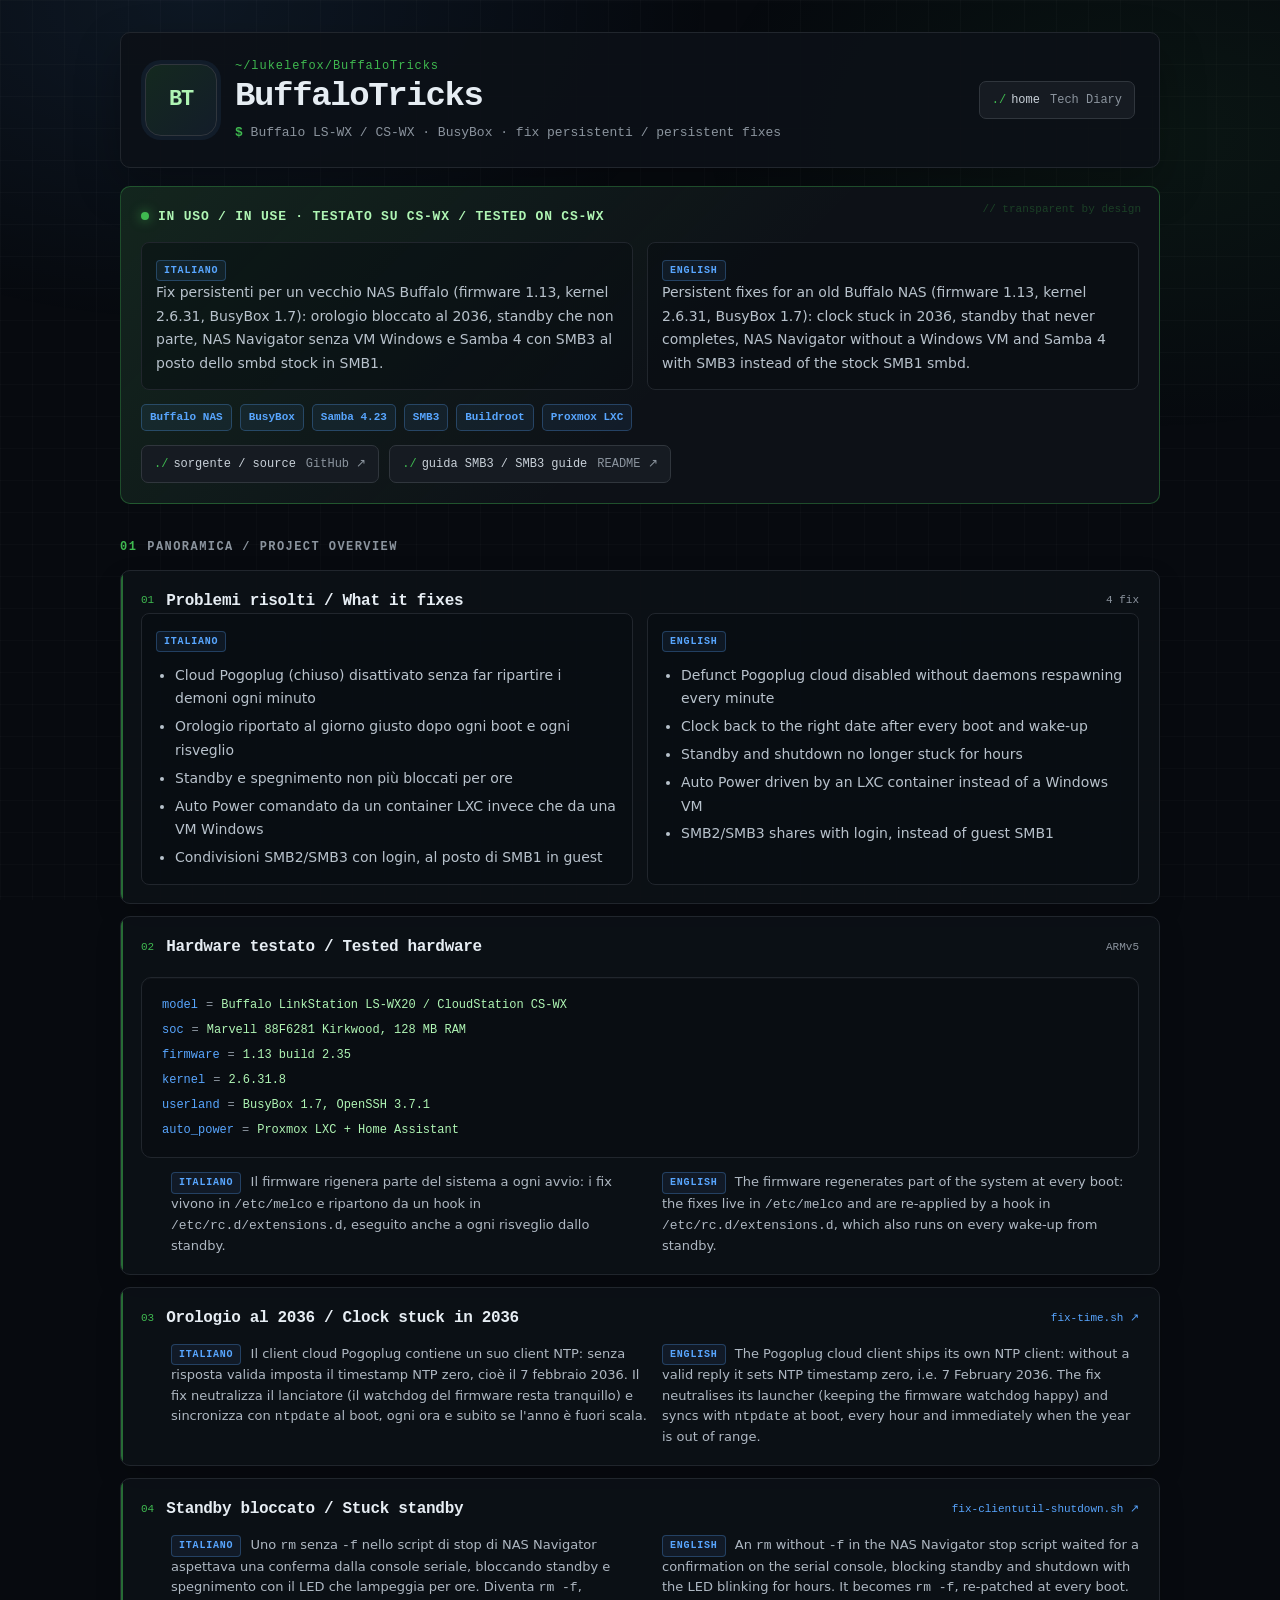
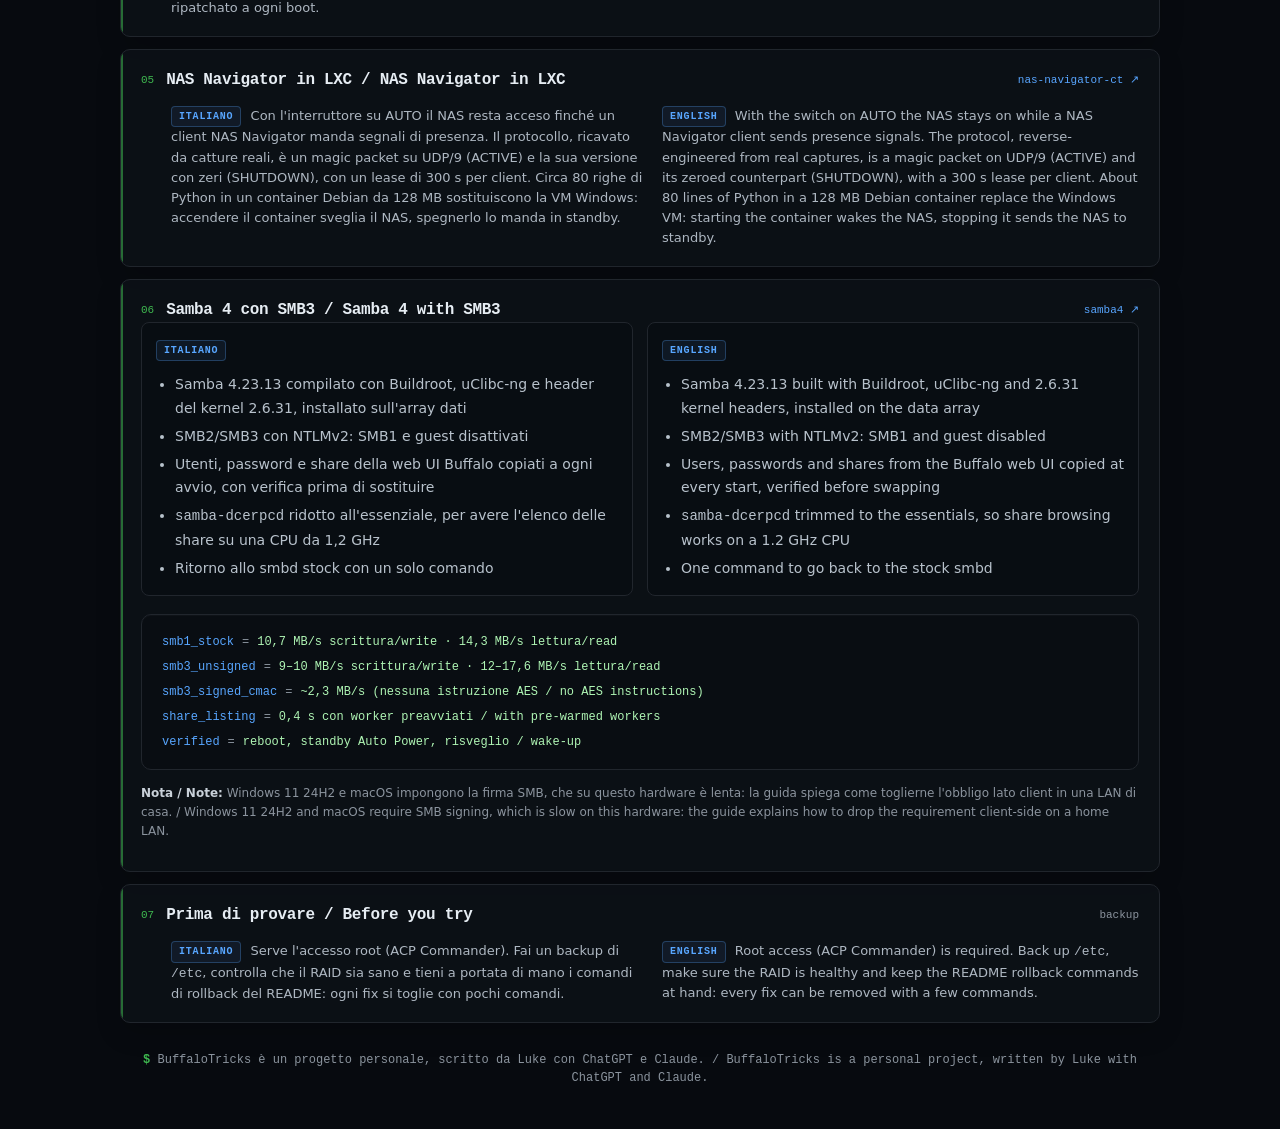
==== BuffaloTricks/index.html @ 8f6d3773 "Add BuffaloTricks page Co-Authored-By: Claude Opus 5.5 <noreply@anthropic.com>" ====
<!doctype html>
<html lang="it">
<head>
  <meta charset="utf-8" />
  <meta name="viewport" content="width=device-width, initial-scale=1" />
  <title>BuffaloTricks — Fix per NAS Buffalo / Buffalo NAS fixes</title>
  <meta name="description" content="BuffaloTricks raccoglie fix persistenti per NAS Buffalo LinkStation LS-WX / CloudStation CS-WX. BuffaloTricks collects persistent fixes for Buffalo LinkStation LS-WX / CloudStation CS-WX NAS units." />
  <meta name="keywords" content="Buffalo NAS, LinkStation LS-WX, CloudStation CS-WX, Samba 4, SMB3, NAS Navigator, Auto Power, Proxmox LXC, Pogoplug, Buildroot, uClibc, ARMv5" />
  <meta name="robots" content="index,follow" />
  <link rel="canonical" href="https://lukelefox.github.io/BuffaloTricks/" />
  <link rel="stylesheet" href="../assets/css/style.css?v=16" />
  <meta property="og:type" content="website" />
  <meta property="og:title" content="BuffaloTricks — persistent fixes for old Buffalo NAS units" />
  <meta property="og:description" content="Fixes for Buffalo LS-WX / CS-WX: clock stuck in 2036, blocked standby, NAS Navigator replaced by an LXC container and Samba 4.23 with SMB3 instead of the stock SMB1 server." />
  <meta property="og:url" content="https://lukelefox.github.io/BuffaloTricks/" />
  <meta name="twitter:card" content="summary" />
  <meta name="twitter:title" content="BuffaloTricks — persistent fixes for old Buffalo NAS units" />
  <meta name="twitter:description" content="Fixes for Buffalo LS-WX / CS-WX: clock stuck in 2036, blocked standby, NAS Navigator replaced by an LXC container and Samba 4.23 with SMB3 instead of the stock SMB1 server." />
</head>
<body>
  <div class="container">
    <header class="topbar">
      <div class="brand">
        <div class="project-mark" aria-hidden="true">BT</div>
        <div class="brand-text">
          <div class="eyebrow">~/lukelefox/BuffaloTricks</div>
          <h1>BuffaloTricks</h1>
          <p><span class="prompt" aria-hidden="true">$</span> Buffalo LS-WX / CS-WX · BusyBox · fix persistenti / persistent fixes</p>
        </div>
      </div>
      <nav class="topnav" aria-label="BuffaloTricks navigation">
        <a class="nav-button" href="../"><span aria-hidden="true">./</span>home <small>Tech Diary</small></a>
      </nav>
    </header>

    <section class="disclosure project-summary" aria-labelledby="BuffaloTricks-status">
      <div class="disclosure-title" id="BuffaloTricks-status">
        <span class="status-dot" aria-hidden="true"></span>
        in uso / in use · testato su CS-WX / tested on CS-WX
      </div>
      <div class="language-grid">
        <div class="language-block">
          <span class="language-label">Italiano</span>
          <p>Fix persistenti per un vecchio NAS Buffalo (firmware 1.13, kernel 2.6.31, BusyBox 1.7): orologio bloccato al 2036, standby che non parte, NAS Navigator senza VM Windows e Samba 4 con SMB3 al posto dello smbd stock in SMB1.</p>
        </div>
        <div class="language-block">
          <span class="language-label">English</span>
          <p>Persistent fixes for an old Buffalo NAS (firmware 1.13, kernel 2.6.31, BusyBox 1.7): clock stuck in 2036, standby that never completes, NAS Navigator without a Windows VM and Samba 4 with SMB3 instead of the stock SMB1 smbd.</p>
        </div>
      </div>
      <div class="project-badges" aria-label="Project technologies">
        <span class="project-badge">Buffalo NAS</span>
        <span class="project-badge">BusyBox</span>
        <span class="project-badge">Samba 4.23</span>
        <span class="project-badge">SMB3</span>
        <span class="project-badge">Buildroot</span>
        <span class="project-badge">Proxmox LXC</span>
      </div>
      <div class="project-actions">
        <a class="nav-button" href="https://github.com/LukeLeFox/BuffaloTricks" target="_blank" rel="noopener"><span aria-hidden="true">./</span>sorgente / source <small>GitHub ↗</small></a>
        <a class="nav-button" href="https://github.com/LukeLeFox/BuffaloTricks/blob/main/samba4/README.md" target="_blank" rel="noopener"><span aria-hidden="true">./</span>guida SMB3 / SMB3 guide <small>README ↗</small></a>
      </div>
    </section>

    <div class="section-title"><span>01</span> Panoramica / Project overview</div>

    <main class="list">
      <article class="item">
        <div class="project-head">
          <span class="project-index">01</span>
          <h2>Problemi risolti / What it fixes</h2>
          <span class="repo-link">4 fix</span>
        </div>
        <div class="language-grid">
          <div class="language-block">
            <span class="language-label">Italiano</span>
            <ul class="project-list">
              <li>Cloud Pogoplug (chiuso) disattivato senza far ripartire i demoni ogni minuto</li>
              <li>Orologio riportato al giorno giusto dopo ogni boot e ogni risveglio</li>
              <li>Standby e spegnimento non più bloccati per ore</li>
              <li>Auto Power comandato da un container LXC invece che da una VM Windows</li>
              <li>Condivisioni SMB2/SMB3 con login, al posto di SMB1 in guest</li>
            </ul>
          </div>
          <div class="language-block">
            <span class="language-label">English</span>
            <ul class="project-list">
              <li>Defunct Pogoplug cloud disabled without daemons respawning every minute</li>
              <li>Clock back to the right date after every boot and wake-up</li>
              <li>Standby and shutdown no longer stuck for hours</li>
              <li>Auto Power driven by an LXC container instead of a Windows VM</li>
              <li>SMB2/SMB3 shares with login, instead of guest SMB1</li>
            </ul>
          </div>
        </div>
      </article>

      <article class="item">
        <div class="project-head">
          <span class="project-index">02</span>
          <h2>Hardware testato / Tested hardware</h2>
          <span class="repo-link">ARMv5</span>
        </div>
        <div class="profile-terminal">
          <div><span class="terminal-key">model</span><span class="terminal-equals">=</span><span class="terminal-value">Buffalo LinkStation LS-WX20 / CloudStation CS-WX</span></div>
          <div><span class="terminal-key">soc</span><span class="terminal-equals">=</span><span class="terminal-value">Marvell 88F6281 Kirkwood, 128 MB RAM</span></div>
          <div><span class="terminal-key">firmware</span><span class="terminal-equals">=</span><span class="terminal-value">1.13 build 2.35</span></div>
          <div><span class="terminal-key">kernel</span><span class="terminal-equals">=</span><span class="terminal-value">2.6.31.8</span></div>
          <div><span class="terminal-key">userland</span><span class="terminal-equals">=</span><span class="terminal-value">BusyBox 1.7, OpenSSH 3.7.1</span></div>
          <div><span class="terminal-key">auto_power</span><span class="terminal-equals">=</span><span class="terminal-value">Proxmox LXC + Home Assistant</span></div>
        </div>
        <div class="project-copy"><p><span class="language-label">Italiano</span> Il firmware rigenera parte del sistema a ogni avvio: i fix vivono in <code>/etc/melco</code> e ripartono da un hook in <code>/etc/rc.d/extensions.d</code>, eseguito anche a ogni risveglio dallo standby.</p><p><span class="language-label">English</span> The firmware regenerates part of the system at every boot: the fixes live in <code>/etc/melco</code> and are re-applied by a hook in <code>/etc/rc.d/extensions.d</code>, which also runs on every wake-up from standby.</p></div>
      </article>

      <article class="item">
        <div class="project-head">
          <span class="project-index">03</span>
          <h2>Orologio al 2036 / Clock stuck in 2036</h2>
          <span class="repo-link"><a class="project-link" href="https://github.com/LukeLeFox/BuffaloTricks/blob/main/nas/fix-time.sh" target="_blank" rel="noopener">fix-time.sh ↗</a></span>
        </div>
        <div class="project-copy"><p><span class="language-label">Italiano</span> Il client cloud Pogoplug contiene un suo client NTP: senza risposta valida imposta il timestamp NTP zero, cioè il 7 febbraio 2036. Il fix neutralizza il lanciatore (il watchdog del firmware resta tranquillo) e sincronizza con <code>ntpdate</code> al boot, ogni ora e subito se l'anno è fuori scala.</p><p><span class="language-label">English</span> The Pogoplug cloud client ships its own NTP client: without a valid reply it sets NTP timestamp zero, i.e. 7 February 2036. The fix neutralises its launcher (keeping the firmware watchdog happy) and syncs with <code>ntpdate</code> at boot, every hour and immediately when the year is out of range.</p></div>
      </article>

      <article class="item">
        <div class="project-head">
          <span class="project-index">04</span>
          <h2>Standby bloccato / Stuck standby</h2>
          <span class="repo-link"><a class="project-link" href="https://github.com/LukeLeFox/BuffaloTricks/blob/main/nas/fix-clientutil-shutdown.sh" target="_blank" rel="noopener">fix-clientutil-shutdown.sh ↗</a></span>
        </div>
        <div class="project-copy"><p><span class="language-label">Italiano</span> Uno <code>rm</code> senza <code>-f</code> nello script di stop di NAS Navigator aspettava una conferma dalla console seriale, bloccando standby e spegnimento con il LED che lampeggia per ore. Diventa <code>rm -f</code>, ripatchato a ogni boot.</p><p><span class="language-label">English</span> An <code>rm</code> without <code>-f</code> in the NAS Navigator stop script waited for a confirmation on the serial console, blocking standby and shutdown with the LED blinking for hours. It becomes <code>rm -f</code>, re-patched at every boot.</p></div>
      </article>

      <article class="item">
        <div class="project-head">
          <span class="project-index">05</span>
          <h2>NAS Navigator in LXC / NAS Navigator in LXC</h2>
          <span class="repo-link"><a class="project-link" href="https://github.com/LukeLeFox/BuffaloTricks/tree/main/nas-navigator-ct" target="_blank" rel="noopener">nas-navigator-ct ↗</a></span>
        </div>
        <div class="project-copy"><p><span class="language-label">Italiano</span> Con l'interruttore su AUTO il NAS resta acceso finché un client NAS Navigator manda segnali di presenza. Il protocollo, ricavato da catture reali, è un magic packet su UDP/9 (ACTIVE) e la sua versione con zeri (SHUTDOWN), con un lease di 300 s per client. Circa 80 righe di Python in un container Debian da 128 MB sostituiscono la VM Windows: accendere il container sveglia il NAS, spegnerlo lo manda in standby.</p><p><span class="language-label">English</span> With the switch on AUTO the NAS stays on while a NAS Navigator client sends presence signals. The protocol, reverse-engineered from real captures, is a magic packet on UDP/9 (ACTIVE) and its zeroed counterpart (SHUTDOWN), with a 300 s lease per client. About 80 lines of Python in a 128 MB Debian container replace the Windows VM: starting the container wakes the NAS, stopping it sends the NAS to standby.</p></div>
      </article>

      <article class="item">
        <div class="project-head">
          <span class="project-index">06</span>
          <h2>Samba 4 con SMB3 / Samba 4 with SMB3</h2>
          <span class="repo-link"><a class="project-link" href="https://github.com/LukeLeFox/BuffaloTricks/tree/main/samba4" target="_blank" rel="noopener">samba4 ↗</a></span>
        </div>
        <div class="language-grid">
          <div class="language-block">
            <span class="language-label">Italiano</span>
            <ul class="project-list">
              <li>Samba 4.23.13 compilato con Buildroot, uClibc-ng e header del kernel 2.6.31, installato sull'array dati</li>
              <li>SMB2/SMB3 con NTLMv2: SMB1 e guest disattivati</li>
              <li>Utenti, password e share della web UI Buffalo copiati a ogni avvio, con verifica prima di sostituire</li>
              <li><code>samba-dcerpcd</code> ridotto all'essenziale, per avere l'elenco delle share su una CPU da 1,2 GHz</li>
              <li>Ritorno allo smbd stock con un solo comando</li>
            </ul>
          </div>
          <div class="language-block">
            <span class="language-label">English</span>
            <ul class="project-list">
              <li>Samba 4.23.13 built with Buildroot, uClibc-ng and 2.6.31 kernel headers, installed on the data array</li>
              <li>SMB2/SMB3 with NTLMv2: SMB1 and guest disabled</li>
              <li>Users, passwords and shares from the Buffalo web UI copied at every start, verified before swapping</li>
              <li><code>samba-dcerpcd</code> trimmed to the essentials, so share browsing works on a 1.2 GHz CPU</li>
              <li>One command to go back to the stock smbd</li>
            </ul>
          </div>
        </div>
        <div class="profile-terminal">
          <div><span class="terminal-key">smb1_stock</span><span class="terminal-equals">=</span><span class="terminal-value">10,7 MB/s scrittura/write · 14,3 MB/s lettura/read</span></div>
          <div><span class="terminal-key">smb3_unsigned</span><span class="terminal-equals">=</span><span class="terminal-value">9–10 MB/s scrittura/write · 12–17,6 MB/s lettura/read</span></div>
          <div><span class="terminal-key">smb3_signed_cmac</span><span class="terminal-equals">=</span><span class="terminal-value">~2,3 MB/s (nessuna istruzione AES / no AES instructions)</span></div>
          <div><span class="terminal-key">share_listing</span><span class="terminal-equals">=</span><span class="terminal-value">0,4 s con worker preavviati / with pre-warmed workers</span></div>
          <div><span class="terminal-key">verified</span><span class="terminal-equals">=</span><span class="terminal-value">reboot, standby Auto Power, risveglio / wake-up</span></div>
        </div>
        <p class="project-note"><strong>Nota / Note:</strong> Windows 11 24H2 e macOS impongono la firma SMB, che su questo hardware è lenta: la guida spiega come toglierne l'obbligo lato client in una LAN di casa. / Windows 11 24H2 and macOS require SMB signing, which is slow on this hardware: the guide explains how to drop the requirement client-side on a home LAN.</p>
      </article>

      <article class="item">
        <div class="project-head">
          <span class="project-index">07</span>
          <h2>Prima di provare / Before you try</h2>
          <span class="repo-link">backup</span>
        </div>
        <div class="project-copy"><p><span class="language-label">Italiano</span> Serve l'accesso root (ACP Commander). Fai un backup di <code>/etc</code>, controlla che il RAID sia sano e tieni a portata di mano i comandi di rollback del README: ogni fix si toglie con pochi comandi.</p><p><span class="language-label">English</span> Root access (ACP Commander) is required. Back up <code>/etc</code>, make sure the RAID is healthy and keep the README rollback commands at hand: every fix can be removed with a few commands.</p></div>
      </article>
    </main>

    <footer class="footer">
      <span class="prompt" aria-hidden="true">$</span> BuffaloTricks è un progetto personale, scritto da Luke con ChatGPT e Claude. / BuffaloTricks is a personal project, written by Luke with ChatGPT and Claude.
    </footer>
  </div>
</body>
</html>
---- assets/css/style.css ----
:root{
  --bg:#070a0f;
  --panel:#0d1117;
  --panel-soft:#111820;
  --text:#e6edf3;
  --muted:#8b949e;
  --green:#3fb950;
  --green-soft:rgba(63,185,80,.12);
  --blue:#58a6ff;
  --line:#21262d;
  --radius:10px;
  --shadow:0 18px 45px rgba(0,0,0,.28);
}

*{ box-sizing:border-box; }

html{
  min-height:100%;
  color-scheme:dark;
}

body{
  min-height:100%;
  margin:0;
  color:var(--text);
  background:var(--bg);
  font-family:ui-monospace, SFMono-Regular, Menlo, Monaco, Consolas, "Liberation Mono", monospace;
  line-height:1.5;
}

body::before{
  content:"";
  position:fixed;
  inset:0;
  z-index:-1;
  pointer-events:none;
  background:
    radial-gradient(800px 500px at 15% 0%, rgba(88,166,255,.09), transparent 65%),
    radial-gradient(700px 460px at 90% 15%, rgba(63,185,80,.07), transparent 65%),
    linear-gradient(rgba(255,255,255,.018) 1px, transparent 1px),
    linear-gradient(90deg, rgba(255,255,255,.018) 1px, transparent 1px);
  background-size:auto, auto, 32px 32px, 32px 32px;
}

a{
  color:inherit;
  text-decoration:none;
}

a:hover{
  color:var(--blue);
}

a:focus-visible{
  outline:2px solid var(--blue);
  outline-offset:4px;
  border-radius:3px;
}

.container{
  width:min(100% - 32px, 1040px);
  margin:0 auto;
  padding:32px 0 48px;
}

.topbar{
  display:flex;
  align-items:center;
  justify-content:space-between;
  gap:20px;
  padding:24px;
  border:1px solid var(--line);
  border-radius:var(--radius);
  background:rgba(13,17,23,.92);
  box-shadow:var(--shadow);
}

.brand{
  display:flex;
  align-items:center;
  gap:18px;
}

.avatar-link{
  display:inline-flex;
  flex:none;
  border-radius:50%;
}

.avatar-img{
  display:block;
  width:58px;
  height:58px;
  border:1px solid #30363d;
  border-radius:50%;
  object-fit:cover;
  box-shadow:0 0 0 4px rgba(88,166,255,.08);
}

.eyebrow{
  margin-bottom:2px;
  color:var(--green);
  font-size:12px;
  letter-spacing:.08em;
}

.brand-text h1{
  margin:0;
  font-size:clamp(24px, 5vw, 34px);
  line-height:1.15;
  letter-spacing:-.04em;
}

.brand-text p{
  margin:7px 0 0;
  color:var(--muted);
  font-size:13px;
}

.prompt{
  color:var(--green);
  font-weight:700;
}

.topnav{
  flex:none;
}

.nav-button{
  display:inline-flex;
  align-items:center;
  gap:5px;
  padding:9px 12px;
  border:1px solid #30363d;
  border-radius:7px;
  color:#c9d1d9;
  background:#161b22;
  font-size:12px;
  transition:border-color .16s ease, color .16s ease, background .16s ease;
}

.nav-button span{
  color:var(--green);
}

.nav-button small{
  margin-left:5px;
  color:var(--muted);
  font:inherit;
}

.nav-button:hover{
  border-color:rgba(88,166,255,.55);
  color:var(--blue);
  background:#1b222c;
}

.disclosure{
  position:relative;
  margin-top:18px;
  padding:20px;
  overflow:hidden;
  border:1px solid rgba(63,185,80,.35);
  border-radius:var(--radius);
  background:
    linear-gradient(135deg, var(--green-soft), transparent 55%),
    var(--panel);
}

.disclosure::before{
  content:"// transparent by design";
  position:absolute;
  top:14px;
  right:18px;
  color:rgba(63,185,80,.28);
  font-size:11px;
}

.disclosure-title{
  display:flex;
  align-items:center;
  gap:9px;
  margin-bottom:16px;
  color:#aff5b4;
  font-size:13px;
  font-weight:700;
  text-transform:uppercase;
  letter-spacing:.06em;
}

.status-dot{
  width:8px;
  height:8px;
  border-radius:50%;
  background:var(--green);
  box-shadow:0 0 12px rgba(63,185,80,.75);
}

.language-grid,
.project-copy{
  display:grid;
  grid-template-columns:repeat(2, minmax(0, 1fr));
  gap:14px;
}

.language-block{
  padding:14px;
  border:1px solid var(--line);
  border-radius:8px;
  background:rgba(7,10,15,.42);
}

.language-block p{
  margin:9px 0 0;
  color:#c9d1d9;
  font-size:13px;
}

.language-label{
  display:inline-block;
  padding:2px 7px;
  border:1px solid rgba(88,166,255,.28);
  border-radius:4px;
  color:var(--blue);
  background:rgba(88,166,255,.08);
  font-size:10px;
  font-weight:700;
  text-transform:uppercase;
  letter-spacing:.08em;
}

.section-title{
  display:flex;
  align-items:center;
  gap:10px;
  margin:34px 0 14px;
  color:var(--muted);
  font-size:12px;
  font-weight:700;
  text-transform:uppercase;
  letter-spacing:.12em;
}

.section-title span{
  color:var(--green);
}

.list{
  display:grid;
  gap:12px;
}

.item{
  position:relative;
  padding:18px 20px;
  overflow:hidden;
  border:1px solid var(--line);
  border-radius:var(--radius);
  background:rgba(13,17,23,.9);
  box-shadow:0 10px 26px rgba(0,0,0,.16);
  transition:border-color .16s ease, transform .16s ease, background .16s ease;
}

.item::before{
  content:"";
  position:absolute;
  inset:0 auto 0 0;
  width:2px;
  background:var(--green);
  opacity:.55;
}

.item:hover{
  transform:translateY(-1px);
  border-color:#30363d;
  background:var(--panel-soft);
}

.project-card-link{
  display:block;
  color:inherit;
  text-decoration:none;
}

.project-card-link:hover{
  color:inherit;
}

.project-card-link:hover .project-head h2,
.project-card-link:focus-visible .project-head h2{
  color:var(--blue);
}

.project-card-link:focus-visible{
  outline:2px solid var(--blue);
  outline-offset:3px;
  border-radius:var(--radius);
}

.project-head{
  display:grid;
  grid-template-columns:auto 1fr auto;
  align-items:center;
  gap:12px;
}

.project-index{
  color:var(--green);
  font-size:11px;
}

.project-head h2{
  margin:0;
  font-size:16px;
  letter-spacing:-.02em;
}

.repo-link{
  color:var(--muted);
  font-size:11px;
}

.project-copy{
  margin:14px 0 0 30px;
}

.project-copy p{
  margin:0;
  color:#aeb8c2;
  font-family:ui-sans-serif, system-ui, -apple-system, "Segoe UI", sans-serif;
  font-size:13px;
  line-height:1.55;
}

.project-copy .language-label{
  margin-right:5px;
  font-family:ui-monospace, SFMono-Regular, Menlo, Monaco, Consolas, monospace;
  vertical-align:1px;
}

.footer{
  margin-top:28px;
  color:var(--muted);
  font-size:12px;
  text-align:center;
}

.profile-terminal{
  display:grid;
  gap:7px;
  margin-top:18px;
  padding:18px 20px;
  overflow-wrap:anywhere;
  border:1px solid var(--line);
  border-radius:var(--radius);
  color:#c9d1d9;
  background:#090d12;
  box-shadow:inset 0 1px 0 rgba(255,255,255,.025);
  font-size:12px;
}

.terminal-key{
  color:var(--blue);
}

.terminal-equals{
  margin:0 8px;
  color:var(--muted);
}

.terminal-value{
  color:#aff5b4;
}

.about-grid{
  display:grid;
  grid-template-columns:repeat(2, minmax(0, 1fr));
  gap:14px;
}

.about-card{
  padding:22px;
  border:1px solid var(--line);
  border-radius:var(--radius);
  background:rgba(13,17,23,.9);
  box-shadow:0 10px 26px rgba(0,0,0,.16);
}

.about-card p{
  margin:14px 0 0;
  color:#b8c2cc;
  font-family:ui-sans-serif, system-ui, -apple-system, "Segoe UI", sans-serif;
  font-size:14px;
  line-height:1.68;
}

@media (max-width:720px){
  .container{
    width:min(100% - 22px, 1040px);
    padding-top:18px;
  }

  .topbar{
    align-items:flex-start;
    flex-direction:column;
    padding:20px;
  }

  .topnav{
    width:100%;
  }

  .nav-button{
    justify-content:center;
    width:100%;
  }

  .avatar-img{
    width:50px;
    height:50px;
  }

  .brand-text p{
    font-size:11px;
  }

  .disclosure{
    padding:17px;
  }

  .disclosure::before{
    display:none;
  }

  .language-grid,
  .project-copy,
  .about-grid{
    grid-template-columns:1fr;
  }

  .project-head{
    grid-template-columns:auto 1fr;
  }

  .repo-link{
    display:none;
  }

  .project-copy{
    margin-left:0;
  }
}

@media (prefers-reduced-motion:reduce){
  .item{
    transition:none;
  }
}


/* Project detail pages */
.project-app-icon{
  display:block;
  width:72px;
  height:72px;
  flex:none;
  border:1px solid #30363d;
  border-radius:16px;
  object-fit:cover;
  box-shadow:0 0 0 4px rgba(88,166,255,.08);
}

.project-actions{
  display:flex;
  flex-wrap:wrap;
  gap:10px;
  margin-top:14px;
}

.project-actions .nav-button{
  width:auto;
}

.project-summary{
  margin-top:18px;
}

.project-summary p{
  margin:0;
  color:#b8c2cc;
  font-family:ui-sans-serif, system-ui, -apple-system, "Segoe UI", sans-serif;
  font-size:14px;
  line-height:1.68;
}

.project-badges{
  display:flex;
  flex-wrap:wrap;
  gap:8px;
  margin-top:14px;
}

.project-badge{
  display:inline-flex;
  align-items:center;
  padding:4px 8px;
  border:1px solid rgba(88,166,255,.28);
  border-radius:5px;
  color:var(--blue);
  background:rgba(88,166,255,.08);
  font-size:11px;
  font-weight:700;
}

.project-list{
  margin:12px 0 0;
  padding-left:19px;
  color:#b8c2cc;
  font-family:ui-sans-serif, system-ui, -apple-system, "Segoe UI", sans-serif;
  font-size:14px;
  line-height:1.7;
}

.project-list li + li{
  margin-top:4px;
}

.project-note{
  margin-top:14px;
  color:var(--muted);
  font-family:ui-sans-serif, system-ui, -apple-system, "Segoe UI", sans-serif;
  font-size:12px;
  line-height:1.6;
}

.project-note strong{
  color:#c9d1d9;
}

.project-link{
  color:var(--blue);
}

.project-link:hover{
  text-decoration:underline;
}

.screenshot-gallery{
  display:grid;
  grid-template-columns:repeat(2, minmax(0, 1fr));
  gap:14px;
}

.screenshot-card{
  display:block;
  overflow:hidden;
  border:1px solid var(--line);
  border-radius:var(--radius);
  color:#c9d1d9;
  background:rgba(13,17,23,.9);
  box-shadow:0 10px 26px rgba(0,0,0,.16);
  transition:border-color .16s ease, transform .16s ease, background .16s ease;
}

.screenshot-card:hover{
  transform:translateY(-1px);
  border-color:#30363d;
  color:var(--blue);
  background:var(--panel-soft);
}

.screenshot-card img{
  display:block;
  width:100%;
  aspect-ratio:4 / 3;
  border-bottom:1px solid var(--line);
  object-fit:cover;
}

.screenshot-card span{
  display:block;
  padding:11px 13px;
  font-size:12px;
  line-height:1.4;
}

@media (max-width:720px){
  .screenshot-gallery{
    grid-template-columns:1fr;
  }

  .project-app-icon{
    width:58px;
    height:58px;
    border-radius:13px;
  }
}


.project-mark{
  display:grid;
  place-items:center;
  width:72px;
  height:72px;
  flex:none;
  border:1px solid #30363d;
  border-radius:16px;
  color:#aff5b4;
  background:
    linear-gradient(135deg, rgba(63,185,80,.14), rgba(88,166,255,.08)),
    #0d1117;
  box-shadow:0 0 0 4px rgba(88,166,255,.08);
  font-size:22px;
  font-weight:800;
  letter-spacing:-.05em;
}

@media (max-width:720px){
  .project-mark{
    width:58px;
    height:58px;
    border-radius:13px;
    font-size:18px;
  }
}
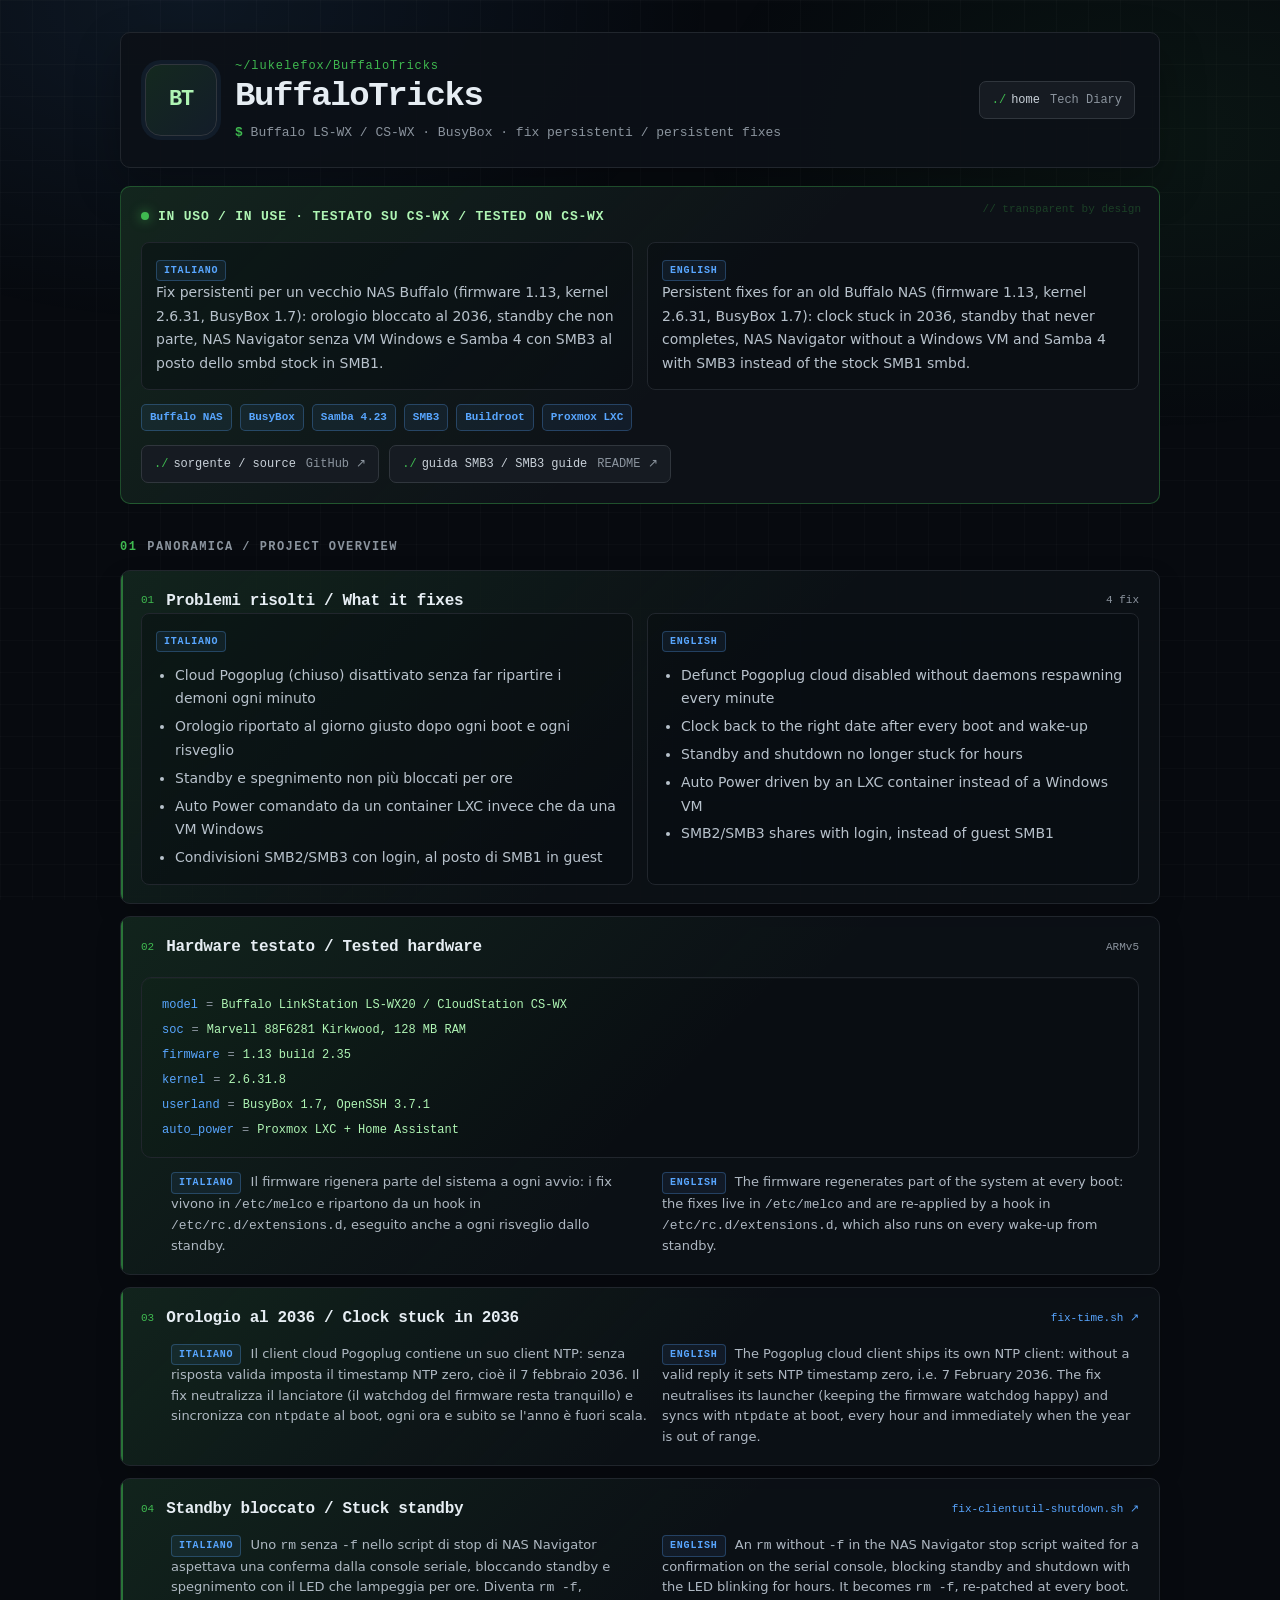
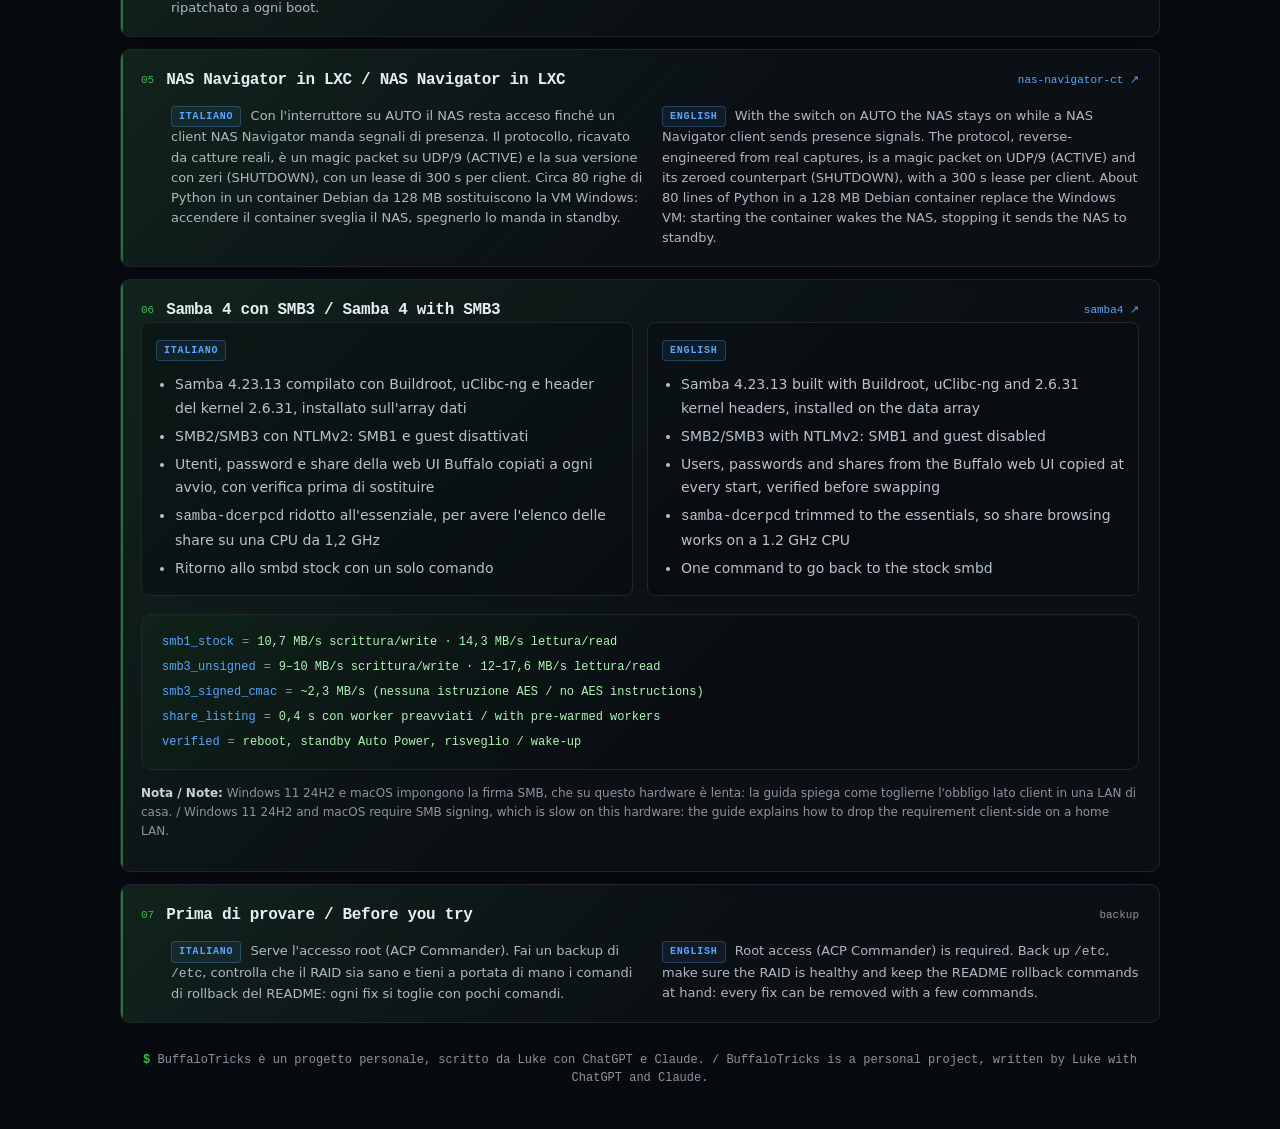
==== commit 34018f64: "Center homepage quote and add green sheen to all cards Co-Authored-By: Claude Opus 5.5 <noreply@anth" ====
--- a/BuffaloTricks/index.html
+++ b/BuffaloTricks/index.html
@@ -8,7 +8,7 @@
   <meta name="keywords" content="Buffalo NAS, LinkStation LS-WX, CloudStation CS-WX, Samba 4, SMB3, NAS Navigator, Auto Power, Proxmox LXC, Pogoplug, Buildroot, uClibc, ARMv5" />
   <meta name="robots" content="index,follow" />
   <link rel="canonical" href="https://lukelefox.github.io/BuffaloTricks/" />
-  <link rel="stylesheet" href="../assets/css/style.css?v=16" />
+  <link rel="stylesheet" href="../assets/css/style.css?v=19" />
   <meta property="og:type" content="website" />
   <meta property="og:title" content="BuffaloTricks — persistent fixes for old Buffalo NAS units" />
   <meta property="og:description" content="Fixes for Buffalo LS-WX / CS-WX: clock stuck in 2036, blocked standby, NAS Navigator replaced by an LXC container and Samba 4.23 with SMB3 instead of the stock SMB1 server." />
--- a/assets/css/style.css
+++ b/assets/css/style.css
@@ -256,7 +256,9 @@
   overflow:hidden;
   border:1px solid var(--line);
   border-radius:var(--radius);
-  background:rgba(13,17,23,.9);
+  background:
+    linear-gradient(135deg, var(--green-soft), transparent 55%),
+    rgba(13,17,23,.9);
   box-shadow:0 10px 26px rgba(0,0,0,.16);
   transition:border-color .16s ease, transform .16s ease, background .16s ease;
 }
@@ -273,7 +275,9 @@
 .item:hover{
   transform:translateY(-1px);
   border-color:#30363d;
-  background:var(--panel-soft);
+  background:
+    linear-gradient(135deg, var(--green-soft), transparent 55%),
+    var(--panel-soft);
 }
 
 .project-card-link{
@@ -336,6 +340,29 @@
   margin-right:5px;
   font-family:ui-monospace, SFMono-Regular, Menlo, Monaco, Consolas, monospace;
   vertical-align:1px;
+}
+
+.quote{
+  margin:18px 0 0;
+  padding:18px 20px;
+  border:1px solid var(--line);
+  border-left:3px solid var(--green);
+  border-radius:var(--radius);
+  background:
+    linear-gradient(135deg, var(--green-soft), transparent 60%),
+    var(--panel);
+}
+
+.quote blockquote{
+  margin:0;
+}
+
+.quote blockquote p{
+  margin:0;
+  text-align:center;
+  color:var(--text);
+  font-size:16px;
+  font-style:italic;
 }
 
 .footer{
@@ -354,7 +381,9 @@
   border:1px solid var(--line);
   border-radius:var(--radius);
   color:#c9d1d9;
-  background:#090d12;
+  background:
+    linear-gradient(135deg, var(--green-soft), transparent 55%),
+    #090d12;
   box-shadow:inset 0 1px 0 rgba(255,255,255,.025);
   font-size:12px;
 }
@@ -382,7 +411,9 @@
   padding:22px;
   border:1px solid var(--line);
   border-radius:var(--radius);
-  background:rgba(13,17,23,.9);
+  background:
+    linear-gradient(135deg, var(--green-soft), transparent 55%),
+    rgba(13,17,23,.9);
   box-shadow:0 10px 26px rgba(0,0,0,.16);
 }
 
@@ -557,7 +588,9 @@
   border:1px solid var(--line);
   border-radius:var(--radius);
   color:#c9d1d9;
-  background:rgba(13,17,23,.9);
+  background:
+    linear-gradient(135deg, var(--green-soft), transparent 55%),
+    rgba(13,17,23,.9);
   box-shadow:0 10px 26px rgba(0,0,0,.16);
   transition:border-color .16s ease, transform .16s ease, background .16s ease;
 }
@@ -566,7 +599,9 @@
   transform:translateY(-1px);
   border-color:#30363d;
   color:var(--blue);
-  background:var(--panel-soft);
+  background:
+    linear-gradient(135deg, var(--green-soft), transparent 55%),
+    var(--panel-soft);
 }
 
 .screenshot-card img{
